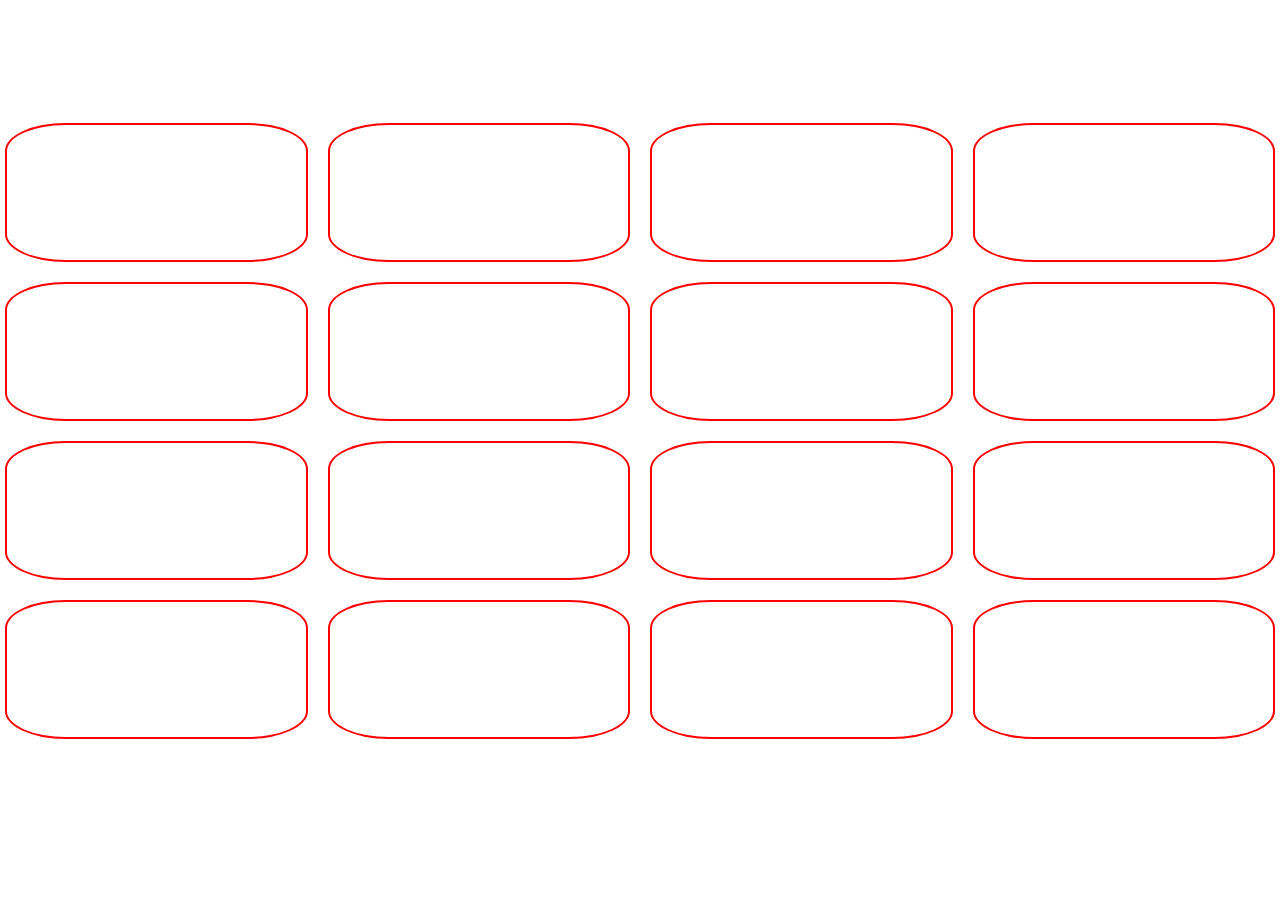
==== gifts.html @ 5a6fd6f9 "Commit message" ====
<!doctype html>
<html lang="en">
  <head>
    <link rel="preconnect" href="https://fonts.googleapis.com" />
    <link rel="preconnect" href="https://fonts.gstatic.com" crossorigin />
    <link
      href="https://fonts.googleapis.com/css2?family=Niconne&display=swap"
      rel="stylesheet"
    />
    <meta charset="UTF-8" />
    <meta name="viewport" content="width=device-width, initial-scale=1.0" />
    <title>Faithful' day</title>
    <link rel="stylesheet" href="/gifts.css" />
    <link
      rel="shortcut icon"
      href="https://images.teepublic.com/derived/production/designs/5929662_0/1568269280/i_p:c_eae0c7,s_630,q_90.jpg"
      type="image/x-icon"
    />
  </head>
  <body>
     <img class="logo" src="https://png.pngtree.com/png-vector/20200719/ourmid/pngtree-happy-birthday-png-background-design-png-image_2308902.jpg" alt="">
     <div class="navlinks">
            <a style="color: white; font-size: 60px; "href="/index.html">Home</a>
            <a style="color: white; font-size: 60px; "href="/gifts.html">Gifts</a>
            <a style="color: white; font-size: 60px; "href="/messages.html">Messages</a>

        </div>
    <main>
      <div class="airtime"></div>
      <div class="airtime"></div>
      <div class="airtime"></div>
      <div class="airtime"></div>
      <div class="airtime"></div>
      <div class="airtime"></div>
      <div class="airtime"></div>
      <div class="airtime"></div>
      <div class="airtime"></div>
      <div class="airtime"></div>
      <div class="airtime"></div>
      <div class="airtime"></div>
      <div class="airtime"></div>
      <div class="airtime"></div>
      <div class="airtime"></div>
      <div class="airtime"></div>
     
    </main>
  </body>
</html>
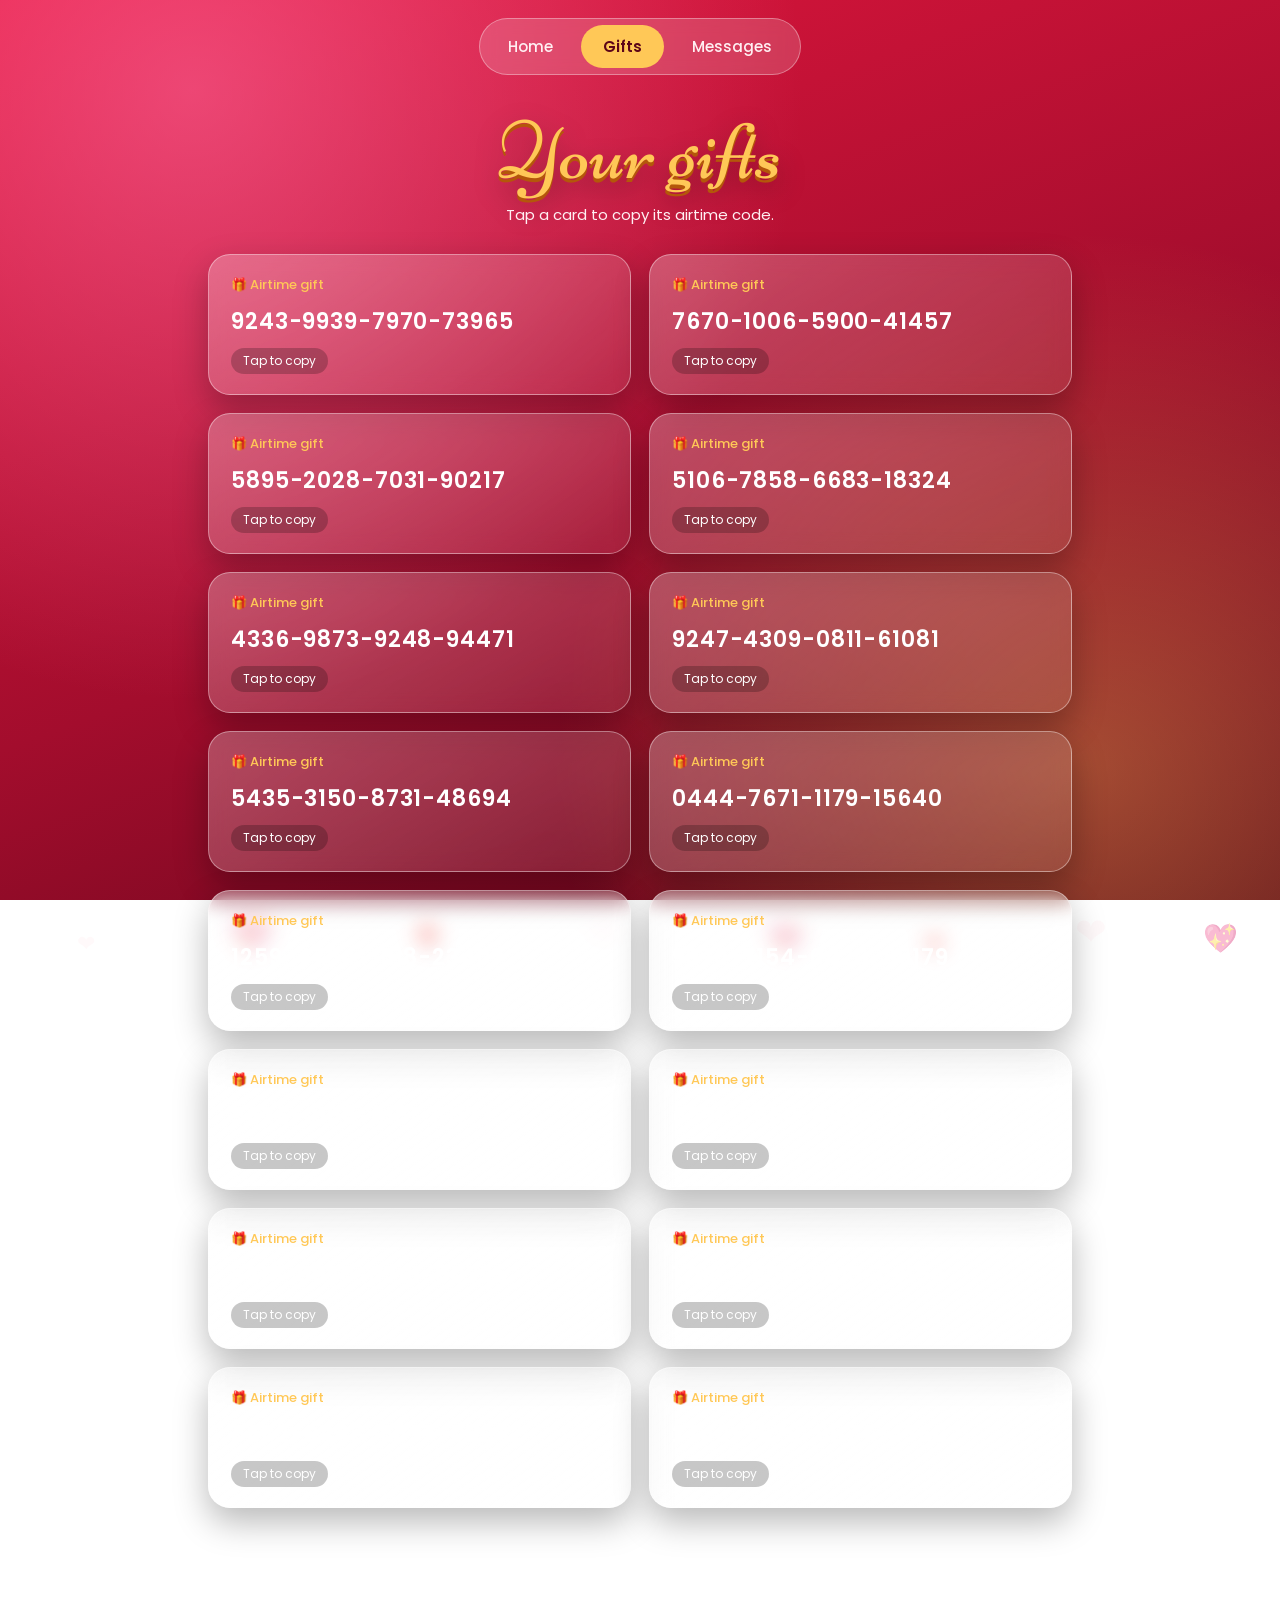
==== commit 87fce024: "Changed the whole design" ====
--- a/gifts.html
+++ b/gifts.html
@@ -1,48 +1,96 @@
-<!doctype html>
+<!DOCTYPE html>
 <html lang="en">
-  <head>
-    <link rel="preconnect" href="https://fonts.googleapis.com" />
-    <link rel="preconnect" href="https://fonts.gstatic.com" crossorigin />
-    <link
-      href="https://fonts.googleapis.com/css2?family=Niconne&display=swap"
-      rel="stylesheet"
-    />
-    <meta charset="UTF-8" />
-    <meta name="viewport" content="width=device-width, initial-scale=1.0" />
-    <title>Faithful' day</title>
-    <link rel="stylesheet" href="/gifts.css" />
-    <link
-      rel="shortcut icon"
-      href="https://images.teepublic.com/derived/production/designs/5929662_0/1568269280/i_p:c_eae0c7,s_630,q_90.jpg"
-      type="image/x-icon"
-    />
-  </head>
-  <body>
-     <img class="logo" src="https://png.pngtree.com/png-vector/20200719/ourmid/pngtree-happy-birthday-png-background-design-png-image_2308902.jpg" alt="">
-     <div class="navlinks">
-            <a style="color: white; font-size: 60px; "href="/index.html">Home</a>
-            <a style="color: white; font-size: 60px; "href="/gifts.html">Gifts</a>
-            <a style="color: white; font-size: 60px; "href="/messages.html">Messages</a>
+<head>
+    <meta charset="UTF-8">
+    <meta name="viewport" content="width=device-width, initial-scale=1.0">
+    <title>Faithful's day · Gifts</title>
+    <link rel="preconnect" href="https://fonts.googleapis.com">
+    <link rel="preconnect" href="https://fonts.gstatic.com" crossorigin>
+    <link href="https://fonts.googleapis.com/css2?family=Niconne&family=Poppins:wght@400;500;600&display=swap" rel="stylesheet">
+    <link rel="stylesheet" href="gifts.css">
+    <link rel="shortcut icon" href="https://images.teepublic.com/derived/production/designs/5929662_0/1568269280/i_p:c_eae0c7,s_630,q_90.jpg" type="image/x-icon">
+</head>
+<body>
+    <div class="hearts" aria-hidden="true">
+        <span>❤</span><span>💖</span><span>🎈</span><span>❤</span><span>💖</span><span>🎈</span><span>❤</span><span>💖</span>
+    </div>
 
+    <header>
+        <nav class="navlinks">
+            <a href="index.html">Home</a>
+            <a class="active" href="gifts.html">Gifts</a>
+            <a href="messages.html">Messages</a>
+        </nav>
+    </header>
+
+    <main>
+        <h1 class="title">Your gifts</h1>
+        <p class="intro">Tap a card to copy its airtime code.</p>
+
+        <div class="grid">
+            <button class="airtime" type="button" data-code="9243-9939-7970-73965"><span class="tag">🎁 Airtime gift</span><span class="code">9243-9939-7970-73965</span><span class="hint">Tap to copy</span></button>
+            <button class="airtime" type="button" data-code="7670-1006-5900-41457"><span class="tag">🎁 Airtime gift</span><span class="code">7670-1006-5900-41457</span><span class="hint">Tap to copy</span></button>
+            <button class="airtime" type="button" data-code="5895-2028-7031-90217"><span class="tag">🎁 Airtime gift</span><span class="code">5895-2028-7031-90217</span><span class="hint">Tap to copy</span></button>
+            <button class="airtime" type="button" data-code="5106-7858-6683-18324"><span class="tag">🎁 Airtime gift</span><span class="code">5106-7858-6683-18324</span><span class="hint">Tap to copy</span></button>
+            <button class="airtime" type="button" data-code="4336-9873-9248-94471"><span class="tag">🎁 Airtime gift</span><span class="code">4336-9873-9248-94471</span><span class="hint">Tap to copy</span></button>
+            <button class="airtime" type="button" data-code="9247-4309-0811-61081"><span class="tag">🎁 Airtime gift</span><span class="code">9247-4309-0811-61081</span><span class="hint">Tap to copy</span></button>
+            <button class="airtime" type="button" data-code="5435-3150-8731-48694"><span class="tag">🎁 Airtime gift</span><span class="code">5435-3150-8731-48694</span><span class="hint">Tap to copy</span></button>
+            <button class="airtime" type="button" data-code="0444-7671-1179-15640"><span class="tag">🎁 Airtime gift</span><span class="code">0444-7671-1179-15640</span><span class="hint">Tap to copy</span></button>
+            <button class="airtime" type="button" data-code="1259-4784-1018-23407"><span class="tag">🎁 Airtime gift</span><span class="code">1259-4784-1018-23407</span><span class="hint">Tap to copy</span></button>
+            <button class="airtime" type="button" data-code="9970-2154-0420-95179"><span class="tag">🎁 Airtime gift</span><span class="code">9970-2154-0420-95179</span><span class="hint">Tap to copy</span></button>
+            <button class="airtime" type="button" data-code="5626-0188-8181-81173"><span class="tag">🎁 Airtime gift</span><span class="code">5626-0188-8181-81173</span><span class="hint">Tap to copy</span></button>
+            <button class="airtime" type="button" data-code="6591-6560-4865-45045"><span class="tag">🎁 Airtime gift</span><span class="code">6591-6560-4865-45045</span><span class="hint">Tap to copy</span></button>
+            <button class="airtime" type="button" data-code="8216-5920-0761-80395"><span class="tag">🎁 Airtime gift</span><span class="code">8216-5920-0761-80395</span><span class="hint">Tap to copy</span></button>
+            <button class="airtime" type="button" data-code="1709-2606-6810-09154"><span class="tag">🎁 Airtime gift</span><span class="code">1709-2606-6810-09154</span><span class="hint">Tap to copy</span></button>
+            <button class="airtime" type="button" data-code="6682-6448-6897-08042"><span class="tag">🎁 Airtime gift</span><span class="code">6682-6448-6897-08042</span><span class="hint">Tap to copy</span></button>
+            <button class="airtime" type="button" data-code="2740-7879-6074-43607"><span class="tag">🎁 Airtime gift</span><span class="code">2740-7879-6074-43607</span><span class="hint">Tap to copy</span></button>
         </div>
-    <main>
-      <div class="airtime"></div>
-      <div class="airtime"></div>
-      <div class="airtime"></div>
-      <div class="airtime"></div>
-      <div class="airtime"></div>
-      <div class="airtime"></div>
-      <div class="airtime"></div>
-      <div class="airtime"></div>
-      <div class="airtime"></div>
-      <div class="airtime"></div>
-      <div class="airtime"></div>
-      <div class="airtime"></div>
-      <div class="airtime"></div>
-      <div class="airtime"></div>
-      <div class="airtime"></div>
-      <div class="airtime"></div>
-     
     </main>
-  </body>
-</html>
+
+    <div id="toast" class="toast" role="status" aria-live="polite">Code copied</div>
+
+    <script>
+        (function () {
+            var toast = document.getElementById('toast');
+            var timer;
+            function show(msg) {
+                toast.textContent = msg;
+                toast.classList.add('show');
+                clearTimeout(timer);
+                timer = setTimeout(function () { toast.classList.remove('show'); }, 1800);
+            }
+            function fallbackCopy(text) {
+                var t = document.createElement('textarea');
+                t.value = text;
+                t.style.position = 'fixed';
+                t.style.opacity = '0';
+                document.body.appendChild(t);
+                t.select();
+                var ok = false;
+                try { ok = document.execCommand('copy'); } catch (e) {}
+                t.remove();
+                return ok;
+            }
+            document.querySelectorAll('.airtime').forEach(function (card) {
+                card.addEventListener('click', function () {
+                    var code = card.getAttribute('data-code');
+                    var done = function (ok) {
+                        if (ok) {
+                            card.classList.add('copied');
+                            card.querySelector('.hint').textContent = 'Copied';
+                            show('Code copied');
+                        } else {
+                            show('Press and hold the code to copy it');
+                        }
+                    };
+                    if (navigator.clipboard && window.isSecureContext) {
+                        navigator.clipboard.writeText(code).then(function () { done(true); }, function () { done(fallbackCopy(code)); });
+                    } else {
+                        done(fallbackCopy(code));
+                    }
+                });
+            });
+        })();
+    </script>
+</body>
+</html>
--- a/gifts.css
+++ b/gifts.css
@@ -0,0 +1,178 @@
+:root {
+    --red: #e5173f;
+    --cherry: #a30d2d;
+    --deep: #5c0518;
+    --pink: #ff6fa3;
+    --gold: #ffc857;
+    --blush: #fff0f3;
+}
+
+* { box-sizing: border-box; margin: 0; padding: 0; }
+
+body {
+    min-height: 100vh;
+    font-family: 'Poppins', sans-serif;
+    color: var(--blush);
+    background:
+        radial-gradient(circle at 15% 10%, rgba(255, 111, 163, .55), transparent 45%),
+        radial-gradient(circle at 85% 85%, rgba(255, 200, 87, .35), transparent 40%),
+        linear-gradient(160deg, var(--red) 0%, var(--cherry) 55%, var(--deep) 100%);
+    background-attachment: fixed;
+    overflow-x: hidden;
+}
+
+/* floating hearts and balloons */
+.hearts { position: fixed; inset: 0; pointer-events: none; z-index: 0; }
+.hearts span {
+    position: absolute;
+    bottom: -60px;
+    font-size: 28px;
+    opacity: .4;
+    animation: floatUp 14s linear infinite;
+}
+.hearts span:nth-child(1) { left: 6%;  animation-delay: 0s;  font-size: 22px; }
+.hearts span:nth-child(2) { left: 18%; animation-delay: 3s;  font-size: 34px; }
+.hearts span:nth-child(3) { left: 32%; animation-delay: 6s; }
+.hearts span:nth-child(4) { left: 46%; animation-delay: 1s;  font-size: 36px; }
+.hearts span:nth-child(5) { left: 60%; animation-delay: 8s; }
+.hearts span:nth-child(6) { left: 72%; animation-delay: 4s;  font-size: 20px; }
+.hearts span:nth-child(7) { left: 84%; animation-delay: 10s; font-size: 38px; }
+.hearts span:nth-child(8) { left: 94%; animation-delay: 2s; }
+
+@keyframes floatUp {
+    to { transform: translateY(-115vh) rotate(25deg); }
+}
+
+/* navigation */
+header { position: relative; z-index: 5; padding: 18px 16px 0; display: flex; justify-content: center; }
+
+.navlinks {
+    display: flex;
+    gap: 6px;
+    padding: 6px;
+    background: rgba(255, 255, 255, .16);
+    border: 1px solid rgba(255, 255, 255, .35);
+    border-radius: 999px;
+    backdrop-filter: blur(8px);
+    -webkit-backdrop-filter: blur(8px);
+}
+.navlinks a {
+    color: var(--blush);
+    text-decoration: none;
+    font-weight: 500;
+    font-size: 15px;
+    padding: 10px 22px;
+    border-radius: 999px;
+    transition: background .2s, color .2s;
+}
+.navlinks a:hover { background: rgba(255, 255, 255, .25); }
+.navlinks a.active { background: var(--gold); color: var(--deep); font-weight: 600; }
+.navlinks a:focus-visible { outline: 3px solid #fff; outline-offset: 2px; }
+
+/* page */
+main {
+    position: relative;
+    z-index: 2;
+    max-width: 900px;
+    margin: 0 auto;
+    padding: 20px 18px 90px;
+}
+
+.title {
+    font-family: 'Niconne', cursive;
+    font-weight: 400;
+    text-align: center;
+    font-size: clamp(44px, 10vw, 80px);
+    line-height: 1.1;
+    color: var(--gold);
+    text-shadow: 0 4px 0 #b4570a, 0 10px 28px rgba(0, 0, 0, .35);
+    margin: 14px 0 6px;
+}
+
+.intro {
+    text-align: center;
+    font-size: 15px;
+    margin-bottom: 28px;
+    color: var(--blush);
+}
+
+.grid {
+    display: grid;
+    grid-template-columns: repeat(2, 1fr);
+    gap: 18px;
+}
+
+/* gift cards */
+.airtime {
+    display: flex;
+    flex-direction: column;
+    align-items: flex-start;
+    gap: 10px;
+    width: 100%;
+    padding: 20px 22px;
+    text-align: left;
+    font-family: inherit;
+    color: #fff;
+    cursor: pointer;
+    background: linear-gradient(145deg, rgba(255, 255, 255, .26), rgba(255, 255, 255, .08));
+    border: 1px solid rgba(255, 255, 255, .4);
+    border-radius: 22px;
+    backdrop-filter: blur(10px);
+    -webkit-backdrop-filter: blur(10px);
+    box-shadow: 0 14px 34px rgba(0, 0, 0, .28);
+    transition: transform .15s, background .2s;
+}
+.airtime:hover { transform: translateY(-3px); }
+.airtime:active { transform: scale(.98); }
+.airtime:focus-visible { outline: 3px solid var(--gold); outline-offset: 3px; }
+
+.airtime .tag { font-size: 13px; font-weight: 500; color: var(--gold); }
+
+.airtime .code {
+    font-size: clamp(17px, 4.4vw, 22px);
+    font-weight: 600;
+    letter-spacing: .04em;
+    font-variant-numeric: tabular-nums;
+    overflow-wrap: anywhere;
+}
+
+.airtime .hint {
+    font-size: 12px;
+    padding: 4px 12px;
+    border-radius: 999px;
+    background: rgba(0, 0, 0, .22);
+}
+
+.airtime.copied { background: linear-gradient(145deg, rgba(255, 200, 87, .4), rgba(255, 111, 163, .25)); }
+.airtime.copied .hint { background: var(--gold); color: var(--deep); font-weight: 600; }
+
+/* copy confirmation */
+.toast {
+    position: fixed;
+    left: 50%;
+    bottom: 28px;
+    transform: translate(-50%, 30px);
+    opacity: 0;
+    pointer-events: none;
+    z-index: 30;
+    padding: 12px 22px;
+    border-radius: 999px;
+    background: #fff;
+    color: var(--deep);
+    font-weight: 600;
+    font-size: 14px;
+    box-shadow: 0 10px 28px rgba(0, 0, 0, .35);
+    transition: opacity .2s, transform .2s;
+}
+.toast.show { opacity: 1; transform: translate(-50%, 0); }
+
+/* phones */
+@media (max-width: 620px) {
+    .grid { grid-template-columns: 1fr; gap: 14px; }
+    .navlinks a { padding: 9px 15px; font-size: 14px; }
+}
+
+@media (prefers-reduced-motion: reduce) {
+    .hearts span { animation: none; bottom: auto; top: 85%; }
+    .airtime, .toast { transition: none; }
+}
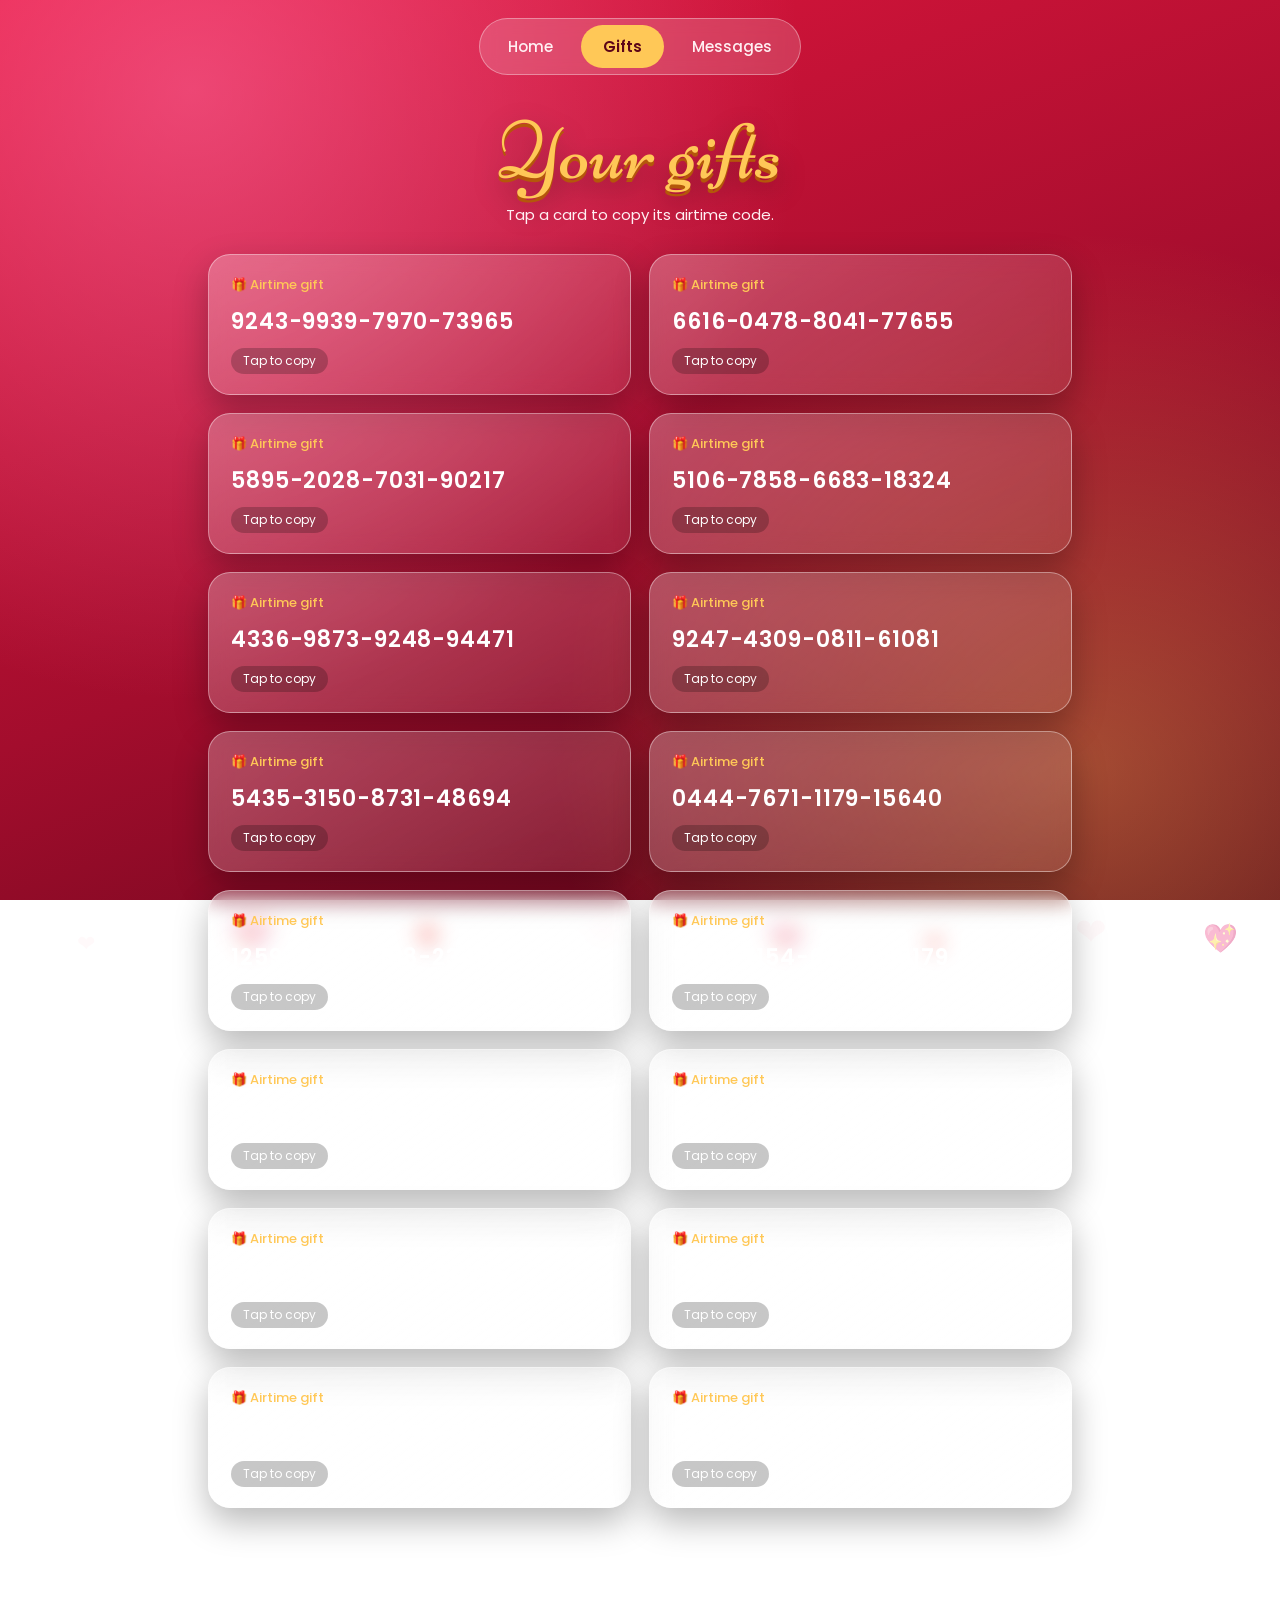
==== commit 121f4dd4: "Edited som gifts" ====
--- a/gifts.html
+++ b/gifts.html
@@ -29,7 +29,7 @@
 
         <div class="grid">
             <button class="airtime" type="button" data-code="9243-9939-7970-73965"><span class="tag">🎁 Airtime gift</span><span class="code">9243-9939-7970-73965</span><span class="hint">Tap to copy</span></button>
-            <button class="airtime" type="button" data-code="7670-1006-5900-41457"><span class="tag">🎁 Airtime gift</span><span class="code">7670-1006-5900-41457</span><span class="hint">Tap to copy</span></button>
+            <button class="airtime" type="button" data-code="6616-0478-8041-77655"><span class="tag">🎁 Airtime gift</span><span class="code">6616-0478-8041-77655</span><span class="hint">Tap to copy</span></button>
             <button class="airtime" type="button" data-code="5895-2028-7031-90217"><span class="tag">🎁 Airtime gift</span><span class="code">5895-2028-7031-90217</span><span class="hint">Tap to copy</span></button>
             <button class="airtime" type="button" data-code="5106-7858-6683-18324"><span class="tag">🎁 Airtime gift</span><span class="code">5106-7858-6683-18324</span><span class="hint">Tap to copy</span></button>
             <button class="airtime" type="button" data-code="4336-9873-9248-94471"><span class="tag">🎁 Airtime gift</span><span class="code">4336-9873-9248-94471</span><span class="hint">Tap to copy</span></button>
